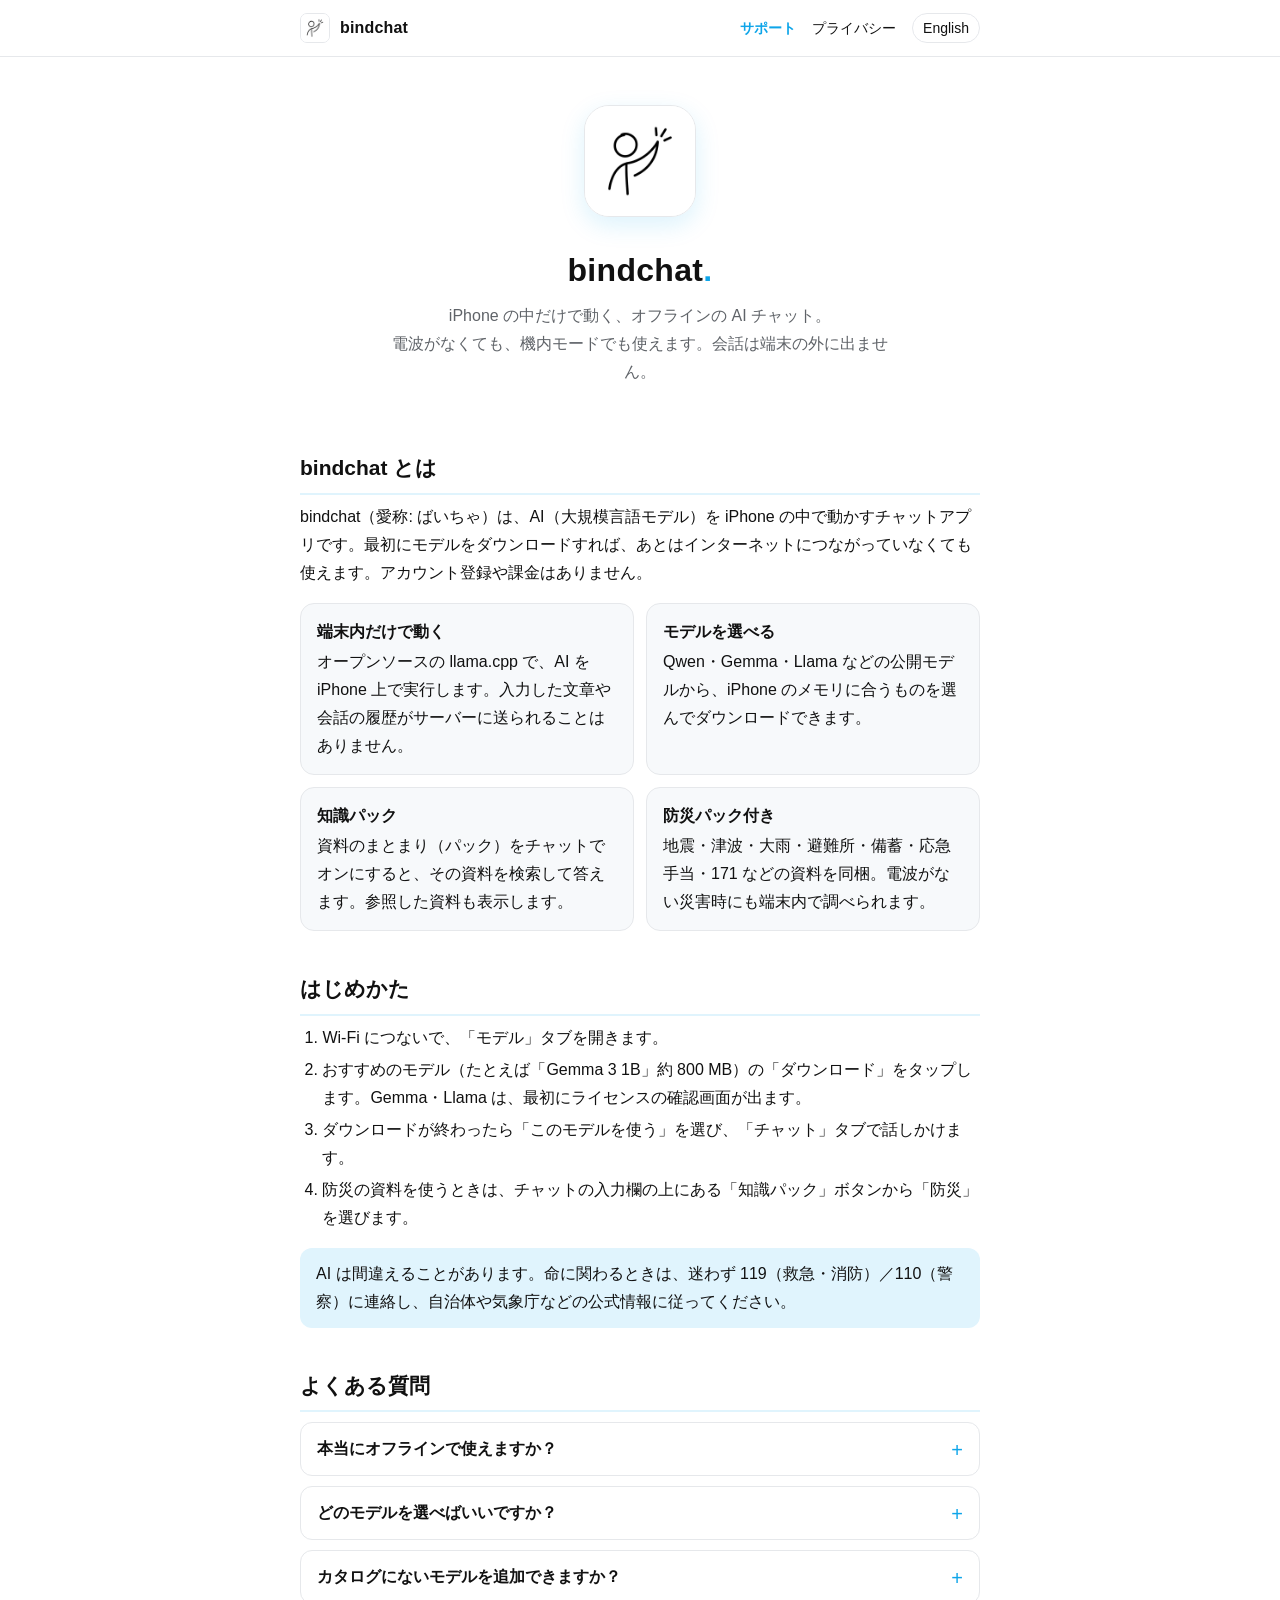
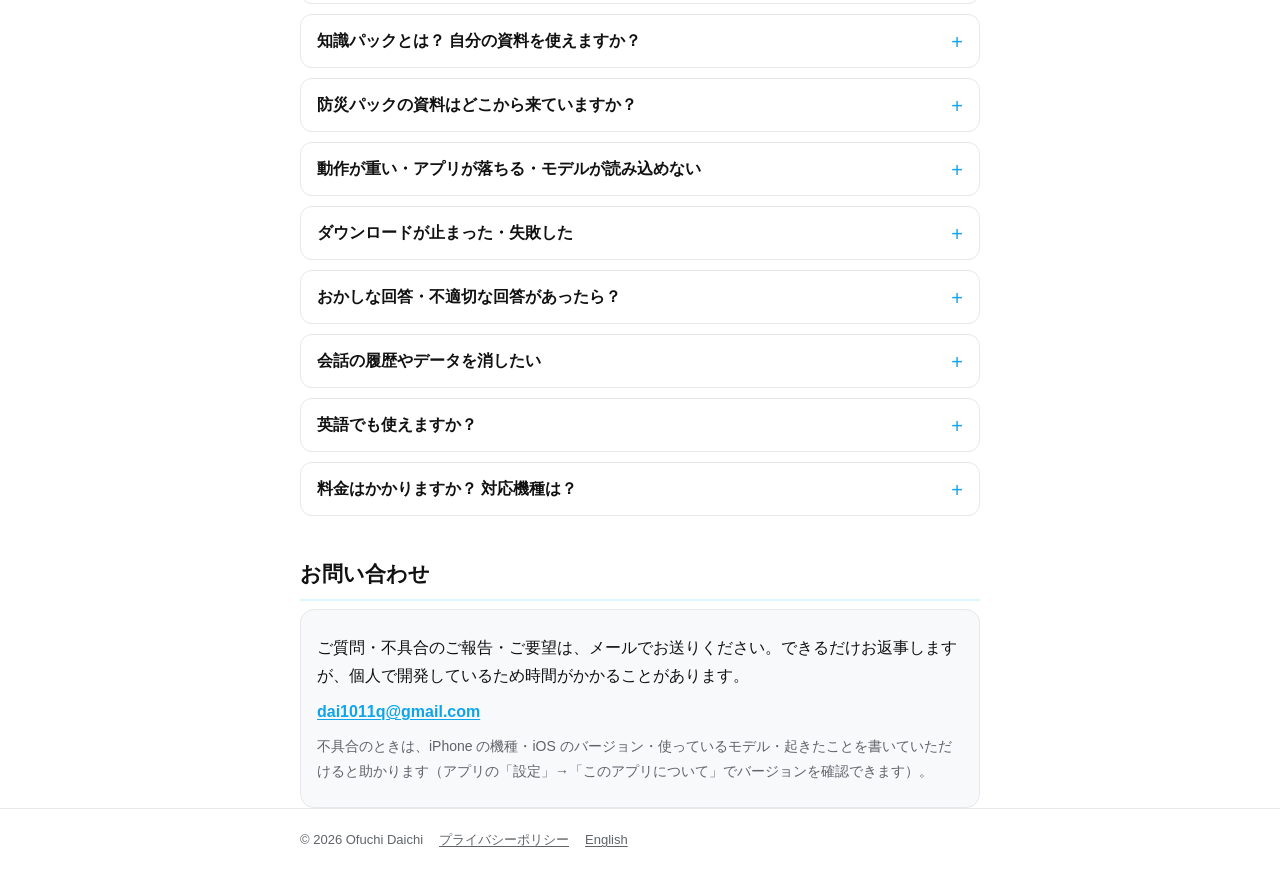
==== index.html @ d0cda793 "bindchat support site and privacy policy" ====
<!doctype html>
<html lang="ja">
<head>
<meta charset="utf-8">
<meta name="viewport" content="width=device-width, initial-scale=1">
<title>bindchat サポート — iPhone の中だけで動く AI チャット</title>
<meta name="description" content="bindchat（ばいちゃ）は、iPhone の中だけで動くオフラインの AI チャットアプリです。使い方・よくある質問・お問い合わせ。">
<link rel="stylesheet" href="style.css">
<link rel="icon" type="image/png" sizes="64x64" href="assets/favicon-64.png">
<link rel="icon" type="image/png" sizes="32x32" href="assets/favicon-32.png">
<link rel="apple-touch-icon" href="assets/apple-touch-icon.png">
<link rel="alternate" hreflang="ja" href="https://daichiofuchi.github.io/bindchat-support/">
<link rel="alternate" hreflang="en" href="https://daichiofuchi.github.io/bindchat-support/en/">
<meta property="og:title" content="bindchat — iPhone の中だけで動く AI チャット">
<meta property="og:description" content="電波がなくても使える、オフラインの AI チャット。会話は端末の外に出ません。">
<meta property="og:image" content="https://daichiofuchi.github.io/bindchat-support/assets/icon-512.png">
</head>
<body>
<header class="site">
  <div class="wrap">
    <a class="brand" href="./"><img src="assets/icon-256.png" alt="">bindchat</a>
    <nav class="links">
      <a href="./" aria-current="page">サポート</a>
      <a href="privacy.html">プライバシー</a>
      <a class="lang" href="en/" hreflang="en" lang="en">English</a>
    </nav>
  </div>
</header>

<main class="wrap">
  <section class="hero">
    <img class="icon" src="assets/icon-512.png" alt="bindchat のアイコン" width="112" height="112">
    <h1>bindchat<span class="dot">.</span></h1>
    <p class="tag">iPhone の中だけで動く、オフラインの AI チャット。<br>電波がなくても、機内モードでも使えます。会話は端末の外に出ません。</p>
  </section>

  <h2>bindchat とは</h2>
  <p>bindchat（愛称: ばいちゃ）は、AI（大規模言語モデル）を iPhone の中で動かすチャットアプリです。最初にモデルをダウンロードすれば、あとはインターネットにつながっていなくても使えます。アカウント登録や課金はありません。</p>
  <ul class="features">
    <li><strong>端末内だけで動く</strong>オープンソースの llama.cpp で、AI を iPhone 上で実行します。入力した文章や会話の履歴がサーバーに送られることはありません。</li>
    <li><strong>モデルを選べる</strong>Qwen・Gemma・Llama などの公開モデルから、iPhone のメモリに合うものを選んでダウンロードできます。</li>
    <li><strong>知識パック</strong>資料のまとまり（パック）をチャットでオンにすると、その資料を検索して答えます。参照した資料も表示します。</li>
    <li><strong>防災パック付き</strong>地震・津波・大雨・避難所・備蓄・応急手当・171 などの資料を同梱。電波がない災害時にも端末内で調べられます。</li>
  </ul>

  <h2>はじめかた</h2>
  <ol>
    <li>Wi-Fi につないで、「モデル」タブを開きます。</li>
    <li>おすすめのモデル（たとえば「Gemma 3 1B」約 800 MB）の「ダウンロード」をタップします。Gemma・Llama は、最初にライセンスの確認画面が出ます。</li>
    <li>ダウンロードが終わったら「このモデルを使う」を選び、「チャット」タブで話しかけます。</li>
    <li>防災の資料を使うときは、チャットの入力欄の上にある「知識パック」ボタンから「防災」を選びます。</li>
  </ol>
  <p class="note">AI は間違えることがあります。命に関わるときは、迷わず 119（救急・消防）／110（警察）に連絡し、自治体や気象庁などの公式情報に従ってください。</p>

  <h2>よくある質問</h2>

  <details>
    <summary>本当にオフラインで使えますか？</summary>
    <p>はい。モデルのダウンロードが終われば、機内モードでもチャット・知識パックの検索・資料の取り込みができます。インターネットを使うのは、あなたがモデルをダウンロードするとき（Hugging Face から端末へ直接）と、設定画面のリンク（このサイトなど）を開くときだけです。</p>
  </details>

  <details>
    <summary>どのモデルを選べばいいですか？</summary>
    <p>「モデル」タブでは、お使いの iPhone のメモリから「快適・ギリギリ・厳しい」の目安を表示します。迷ったら「快適」と表示されるものを選んでください。</p>
    <ul>
      <li>軽くて速い: Qwen3.5 0.8B（約 530 MB）、Gemma 3 1B（約 800 MB）</li>
      <li>バランス: Qwen3 1.7B、Qwen3.5 2B（約 1.1〜1.3 GB）</li>
      <li>賢いが重い: Llama 3.2 3B、Qwen3 4B、Gemma 3 4B（約 2〜2.5 GB。メモリの多い iPhone 向け）</li>
    </ul>
  </details>

  <details>
    <summary>カタログにないモデルを追加できますか？</summary>
    <p>「モデル」タブの「Hugging Face の URL からモデルを追加」で、GGUF 形式のファイルの URL（例: <code>https://huggingface.co/…/resolve/main/…gguf</code>）を指定して追加できます。Hugging Face 以外の https の URL も指定できます。ログインが必要なモデルや、llama.cpp が対応していない形式のモデルは使えません。追加したモデルのライセンスは、それぞれのモデルのページで確認してください。</p>
  </details>

  <details>
    <summary>知識パックとは？ 自分の資料を使えますか？</summary>
    <p>知識パックは、AI に調べさせたい資料のまとまりです。チャットでパックをオンにすると、質問に関係する部分を資料から探して、それをもとに答えます（回答の下に「参照した資料」を表示）。</p>
    <ul>
      <li>「知識パック」タブの「パックを作成」から、PDF・テキスト・Markdown を取り込んで自分のパックを作れます。</li>
      <li>取り込んだ資料は端末の中にだけ保存され、外部には送られません。</li>
      <li>「検索用モデル」（multilingual-e5-small など、約 130 MB）をダウンロードすると、言い回しが違う質問でも資料を見つけやすくなります（ベクトル検索）。</li>
    </ul>
  </details>

  <details>
    <summary>防災パックの資料はどこから来ていますか？</summary>
    <p>内閣府・気象庁・総務省消防庁・厚生労働省・日本赤十字社などが公開している情報をもとに、bindchat が独自の文章で要約・再構成したものです。各資料の画面に出典を表示しています。最新の情報は各機関の公式サイトで確認してください。</p>
  </details>

  <details>
    <summary>動作が重い・アプリが落ちる・モデルが読み込めない</summary>
    <ul>
      <li>ほかのアプリを閉じてから使ってください（特にカメラ・ゲーム・ブラウザのタブが多いとき）。</li>
      <li>「快適」と表示される、より小さいモデルに切り替えてください。</li>
      <li>「設定」の「コンテキスト長」を小さくすると、メモリの使用量が減ります（長い会話は覚えにくくなります）。</li>
      <li>長い会話は「新しいチャット」で始め直すと速くなります。</li>
      <li>iPhone の空き容量が少ないとダウンロードできません。不要なモデルは「モデル」タブで削除できます。</li>
      <li>大きいモデルの読み込みや長い回答では、iPhone が温かくなることがあります。</li>
    </ul>
  </details>

  <details>
    <summary>ダウンロードが止まった・失敗した</summary>
    <p>Wi-Fi の接続を確認して、もう一度「ダウンロード」をタップしてください。モデルは数百 MB〜数 GB あるため、モバイルデータ通信より Wi-Fi をおすすめします。</p>
  </details>

  <details>
    <summary>おかしな回答・不適切な回答があったら？</summary>
    <p>AI の回答を長押しして「この回答を報告」をタップすると、回答の本文が入ったメールがメールアプリで開きます。内容を確認して、送るかどうかはあなたが決めてください。アプリが自動で何かを送ることはありません。</p>
  </details>

  <details>
    <summary>会話の履歴やデータを消したい</summary>
    <p>チャットは一覧から削除できます。「設定」からすべての会話をまとめて削除することもできます。アプリを削除すると、モデル・資料・履歴などアプリ内のデータはすべて消えます。</p>
  </details>

  <details>
    <summary>英語でも使えますか？</summary>
    <p>はい。アプリの表示は日本語と英語に対応していて、iPhone の言語設定に合わせて切り替わります。AI には何語で話しかけても構いません（同梱の防災パックの資料は日本語です）。</p>
  </details>

  <details>
    <summary>料金はかかりますか？ 対応機種は？</summary>
    <p>無料です。広告やアプリ内課金もありません。iOS 17 以降の iPhone で動きます。大きいモデルはメモリの多い iPhone（8 GB 以上）向けです。</p>
  </details>

  <h2 id="contact">お問い合わせ</h2>
  <div class="contact">
    <p>ご質問・不具合のご報告・ご要望は、メールでお送りください。できるだけお返事しますが、個人で開発しているため時間がかかることがあります。</p>
    <p class="mail"><a href="mailto:dai1011q@gmail.com?subject=bindchat%20%E3%81%B8%E3%81%AE%E3%81%8A%E5%95%8F%E3%81%84%E5%90%88%E3%82%8F%E3%81%9B">dai1011q@gmail.com</a></p>
    <p class="sub">不具合のときは、iPhone の機種・iOS のバージョン・使っているモデル・起きたことを書いていただけると助かります（アプリの「設定」→「このアプリについて」でバージョンを確認できます）。</p>
  </div>
</main>

<footer class="site">
  <div class="wrap">
    <span>© 2026 Ofuchi Daichi</span>
    <a href="privacy.html">プライバシーポリシー</a>
    <a href="en/" hreflang="en" lang="en">English</a>
  </div>
</footer>
</body>
</html>
---- style.css ----
/* bindchat support site — white / black / a touch of sky blue */
:root {
  --ink: #111111;
  --sub: #5f6368;
  --line: #e6e8eb;
  --accent: #0ea5e9;
  --accent-soft: #e0f4fd;
  --bg: #ffffff;
  --card: #f7f9fb;
  color-scheme: light;
}
* { box-sizing: border-box; }
html { -webkit-text-size-adjust: 100%; }
body {
  margin: 0;
  background: var(--bg);
  color: var(--ink);
  font-family: -apple-system, BlinkMacSystemFont, "Hiragino Sans", "Hiragino Kaku Gothic ProN", "Noto Sans JP", "Segoe UI", Roboto, sans-serif;
  font-size: 16px;
  line-height: 1.75;
}
a { color: var(--accent); text-underline-offset: 2px; }
a:hover { text-decoration-thickness: 2px; }
.wrap { max-width: 720px; margin: 0 auto; padding: 0 20px; }

header.site {
  border-bottom: 1px solid var(--line);
  position: sticky; top: 0; background: rgba(255,255,255,.92);
  backdrop-filter: saturate(180%) blur(12px); -webkit-backdrop-filter: saturate(180%) blur(12px);
  z-index: 10;
}
header.site .wrap { display: flex; align-items: center; gap: 12px; height: 56px; }
.brand { display: flex; align-items: center; gap: 10px; color: var(--ink); text-decoration: none; font-weight: 700; letter-spacing: .01em; }
.brand img { width: 30px; height: 30px; border-radius: 7px; border: 1px solid var(--line); }
nav.links { margin-left: auto; display: flex; gap: 16px; font-size: 14px; align-items: center; }
nav.links a { color: var(--ink); text-decoration: none; white-space: nowrap; }
@media (max-width: 400px) { nav.links { gap: 10px; font-size: 13px; } .brand { font-size: 15px; } }
nav.links a[aria-current="page"] { color: var(--accent); font-weight: 600; }
nav.links .lang { border: 1px solid var(--line); border-radius: 999px; padding: 2px 10px; }

.hero { text-align: center; padding: 48px 0 24px; }
.hero img.icon { width: 112px; height: 112px; border-radius: 25px; border: 1px solid var(--line); box-shadow: 0 8px 24px rgba(14,165,233,.15); }
.hero h1 { font-size: 32px; margin: 16px 0 4px; letter-spacing: .01em; }
.hero p.tag { color: var(--sub); margin: 0 auto; max-width: 520px; }
.dot { color: var(--accent); }

main { padding-bottom: 48px; }
h2 { font-size: 21px; margin: 40px 0 8px; padding-bottom: 6px; border-bottom: 2px solid var(--accent-soft); }
h3 { font-size: 17px; margin: 24px 0 4px; }
p, ul, ol { margin: 8px 0; }
ul, ol { padding-left: 1.4em; }
li { margin: 4px 0; }
.sub { color: var(--sub); font-size: 14px; }

.features { display: grid; grid-template-columns: 1fr; gap: 12px; margin: 16px 0; padding: 0; list-style: none; }
@media (min-width: 600px) { .features { grid-template-columns: 1fr 1fr; } }
.features li { background: var(--card); border: 1px solid var(--line); border-radius: 14px; padding: 14px 16px; margin: 0; }
.features strong { display: block; margin-bottom: 2px; }

details { border: 1px solid var(--line); border-radius: 12px; padding: 0 16px; margin: 10px 0; background: #fff; }
details[open] { background: var(--card); }
summary { cursor: pointer; font-weight: 600; padding: 12px 0; list-style: none; position: relative; padding-right: 24px; }
summary::-webkit-details-marker { display: none; }
summary::after { content: "+"; position: absolute; right: 0; top: 10px; color: var(--accent); font-size: 20px; font-weight: 400; }
details[open] summary::after { content: "–"; }
details > :last-child { margin-bottom: 14px; }

.note { background: var(--accent-soft); border-radius: 12px; padding: 12px 16px; margin: 16px 0; }
.contact { background: var(--card); border: 1px solid var(--line); border-radius: 14px; padding: 16px; }
.mail { font-weight: 600; word-break: break-all; }
table { border-collapse: collapse; width: 100%; font-size: 14px; margin: 8px 0; }
th, td { border: 1px solid var(--line); padding: 8px 10px; text-align: left; vertical-align: top; }
th { background: var(--card); }

footer.site { border-top: 1px solid var(--line); padding: 20px 0 32px; color: var(--sub); font-size: 13px; }
footer.site .wrap { display: flex; flex-wrap: wrap; gap: 8px 16px; }
footer.site a { color: var(--sub); }
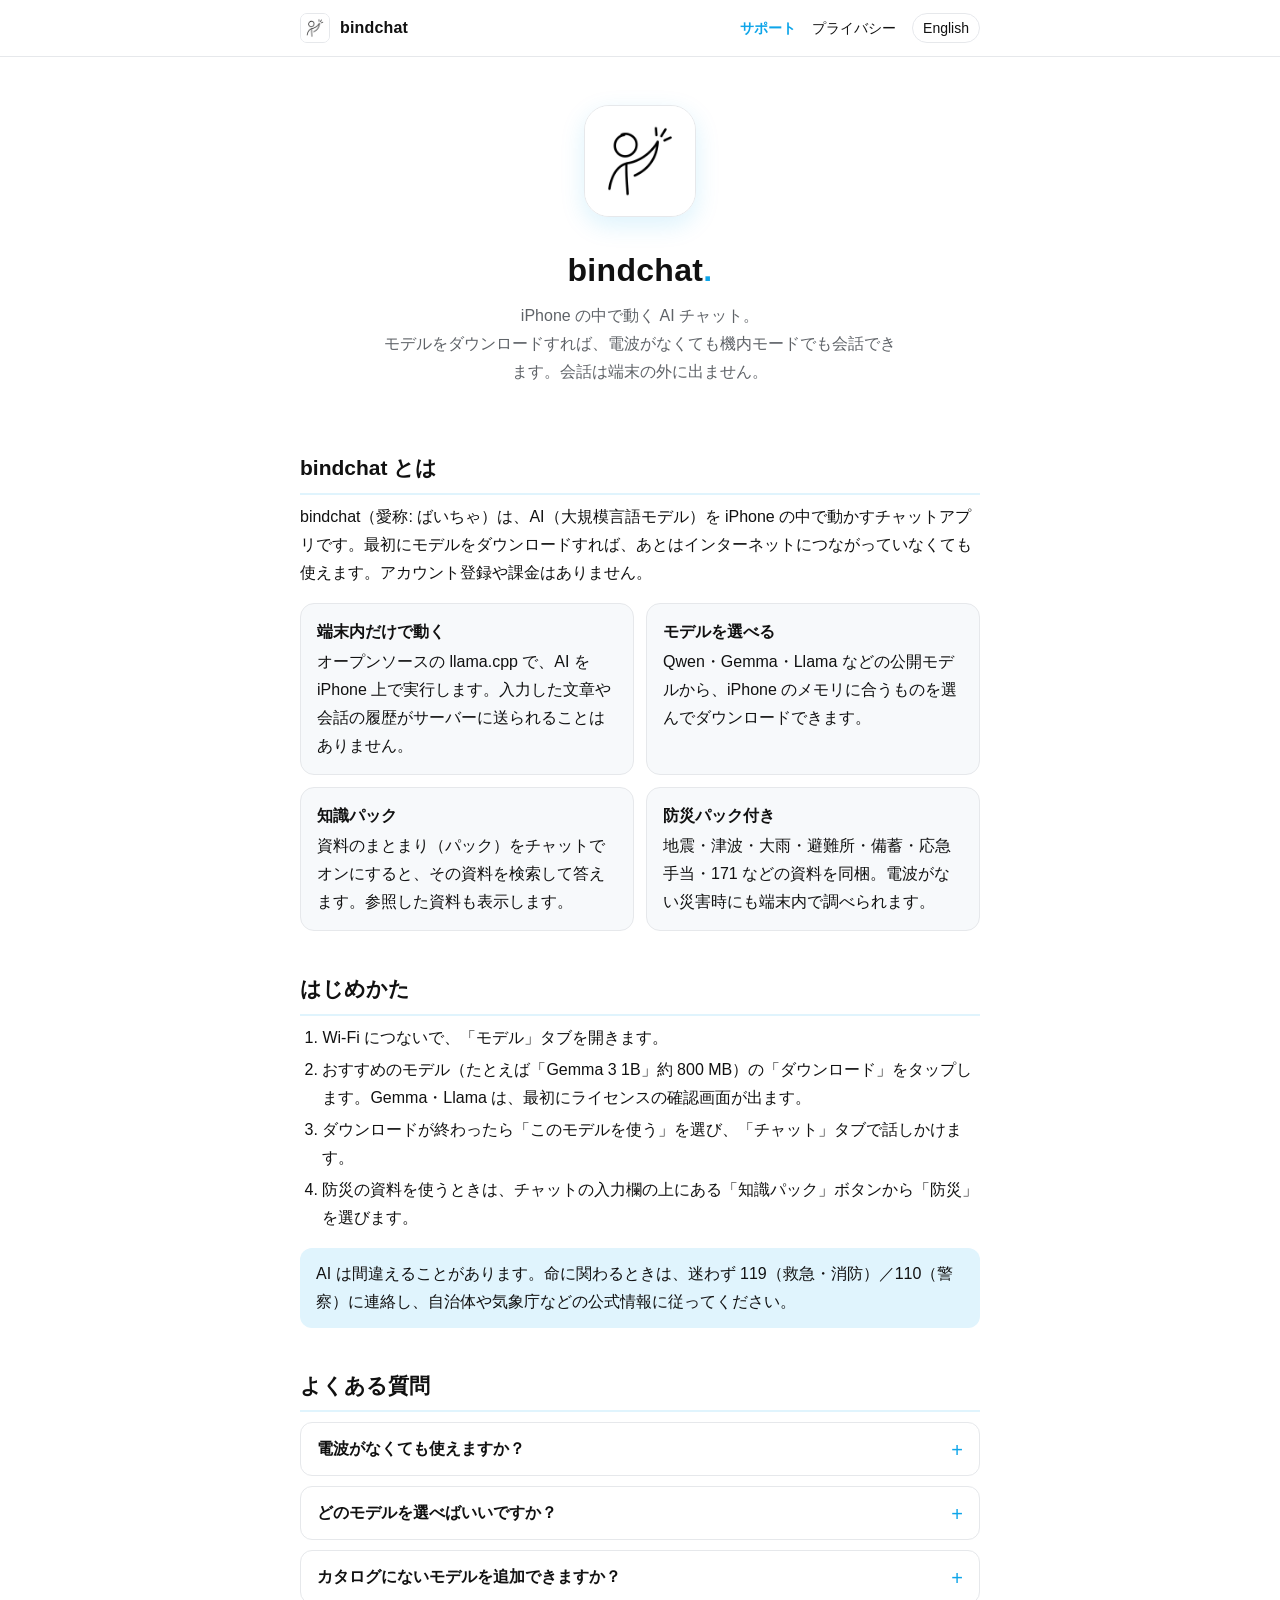
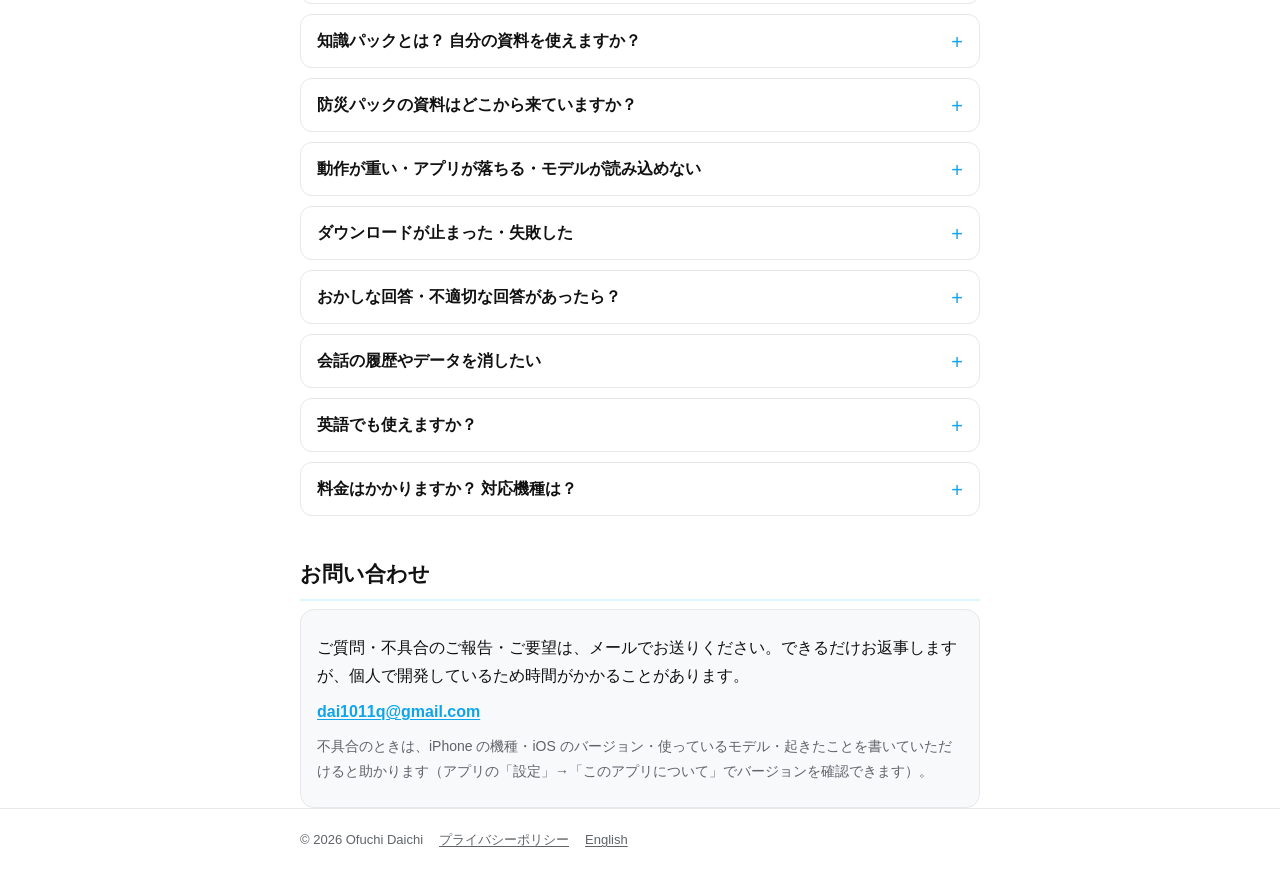
==== commit 73e96bed: "Privacy policy and support pages: AdMob advertising disclosure (JP/EN)" ====
--- a/index.html
+++ b/index.html
@@ -4,7 +4,7 @@
 <meta charset="utf-8">
 <meta name="viewport" content="width=device-width, initial-scale=1">
 <title>bindchat サポート — iPhone の中だけで動く AI チャット</title>
-<meta name="description" content="bindchat（ばいちゃ）は、iPhone の中だけで動くオフラインの AI チャットアプリです。使い方・よくある質問・お問い合わせ。">
+<meta name="description" content="bindchat（ばいちゃ）は、iPhone の中で AI が動くチャットアプリです。使い方・よくある質問・お問い合わせ。">
 <link rel="stylesheet" href="style.css">
 <link rel="icon" type="image/png" sizes="64x64" href="assets/favicon-64.png">
 <link rel="icon" type="image/png" sizes="32x32" href="assets/favicon-32.png">
@@ -12,7 +12,7 @@
 <link rel="alternate" hreflang="ja" href="https://daichiofuchi.github.io/bindchat-support/">
 <link rel="alternate" hreflang="en" href="https://daichiofuchi.github.io/bindchat-support/en/">
 <meta property="og:title" content="bindchat — iPhone の中だけで動く AI チャット">
-<meta property="og:description" content="電波がなくても使える、オフラインの AI チャット。会話は端末の外に出ません。">
+<meta property="og:description" content="iPhone の中で動く AI チャット。会話は端末の外に出ません。">
 <meta property="og:image" content="https://daichiofuchi.github.io/bindchat-support/assets/icon-512.png">
 </head>
 <body>
@@ -31,7 +31,7 @@
   <section class="hero">
     <img class="icon" src="assets/icon-512.png" alt="bindchat のアイコン" width="112" height="112">
     <h1>bindchat<span class="dot">.</span></h1>
-    <p class="tag">iPhone の中だけで動く、オフラインの AI チャット。<br>電波がなくても、機内モードでも使えます。会話は端末の外に出ません。</p>
+    <p class="tag">iPhone の中で動く AI チャット。<br>モデルをダウンロードすれば、電波がなくても機内モードでも会話できます。会話は端末の外に出ません。</p>
   </section>
 
   <h2>bindchat とは</h2>
@@ -55,8 +55,8 @@
   <h2>よくある質問</h2>
 
   <details>
-    <summary>本当にオフラインで使えますか？</summary>
-    <p>はい。モデルのダウンロードが終われば、機内モードでもチャット・知識パックの検索・資料の取り込みができます。インターネットを使うのは、あなたがモデルをダウンロードするとき（Hugging Face から端末へ直接）と、設定画面のリンク（このサイトなど）を開くときだけです。</p>
+    <summary>電波がなくても使えますか？</summary>
+    <p>はい。モデルのダウンロードが終われば、機内モードでもチャット・知識パックの検索・資料の取り込みができます。インターネットを使うのは、モデルをダウンロードするとき（Hugging Face から端末へ直接）、設定画面のリンクを開くとき、そして新しいチャットの空の画面に広告を表示するときだけです。広告は機内モードでは表示されません。チャットの内容が送信されることはありません。</p>
   </details>
 
   <details>
@@ -123,7 +123,7 @@
 
   <details>
     <summary>料金はかかりますか？ 対応機種は？</summary>
-    <p>無料です。広告やアプリ内課金もありません。iOS 17 以降の iPhone で動きます。大きいモデルはメモリの多い iPhone（8 GB 以上）向けです。</p>
+    <p>無料です。新しいチャットの空の画面に広告を 1 枚表示します（最初のメッセージを送ると消えます）。アプリ内課金はありません。iOS 17 以降の iPhone で動きます。大きいモデルはメモリの多い iPhone（8 GB 以上）向けです。</p>
   </details>
 
   <h2 id="contact">お問い合わせ</h2>
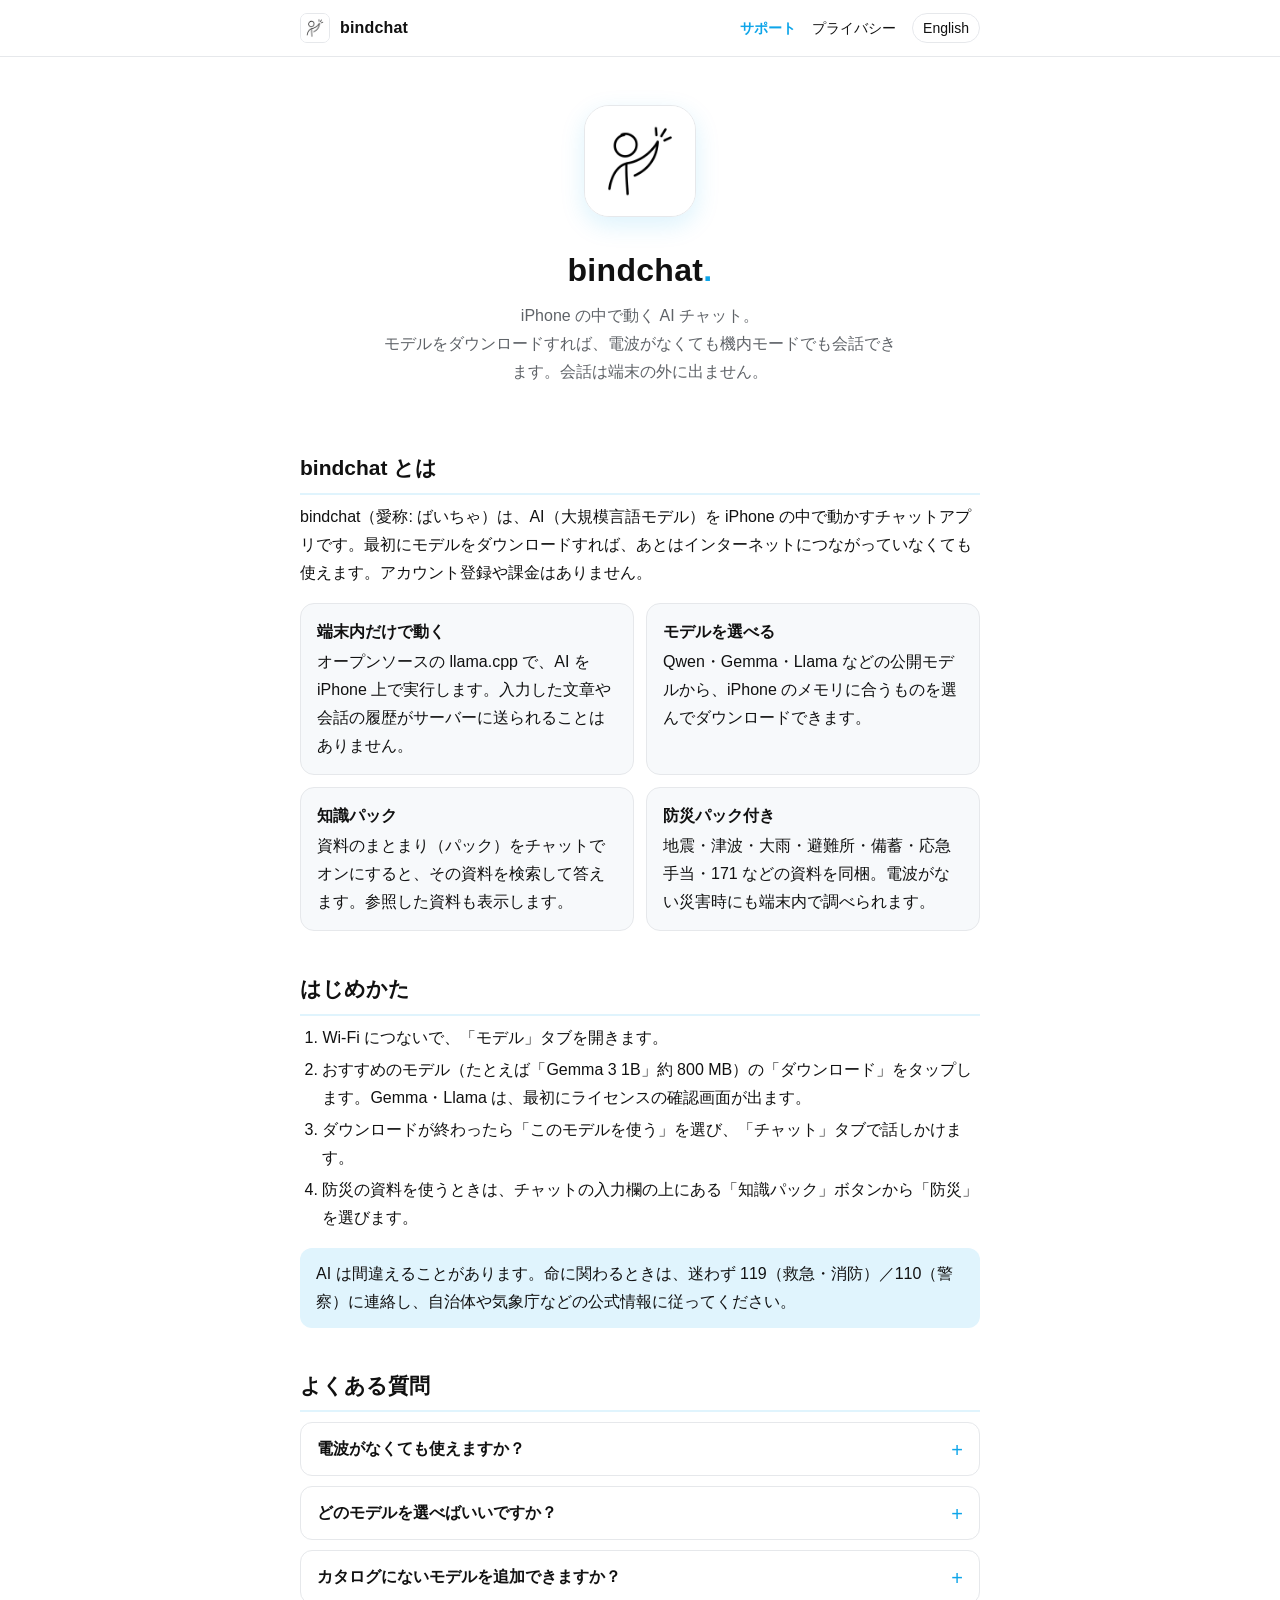
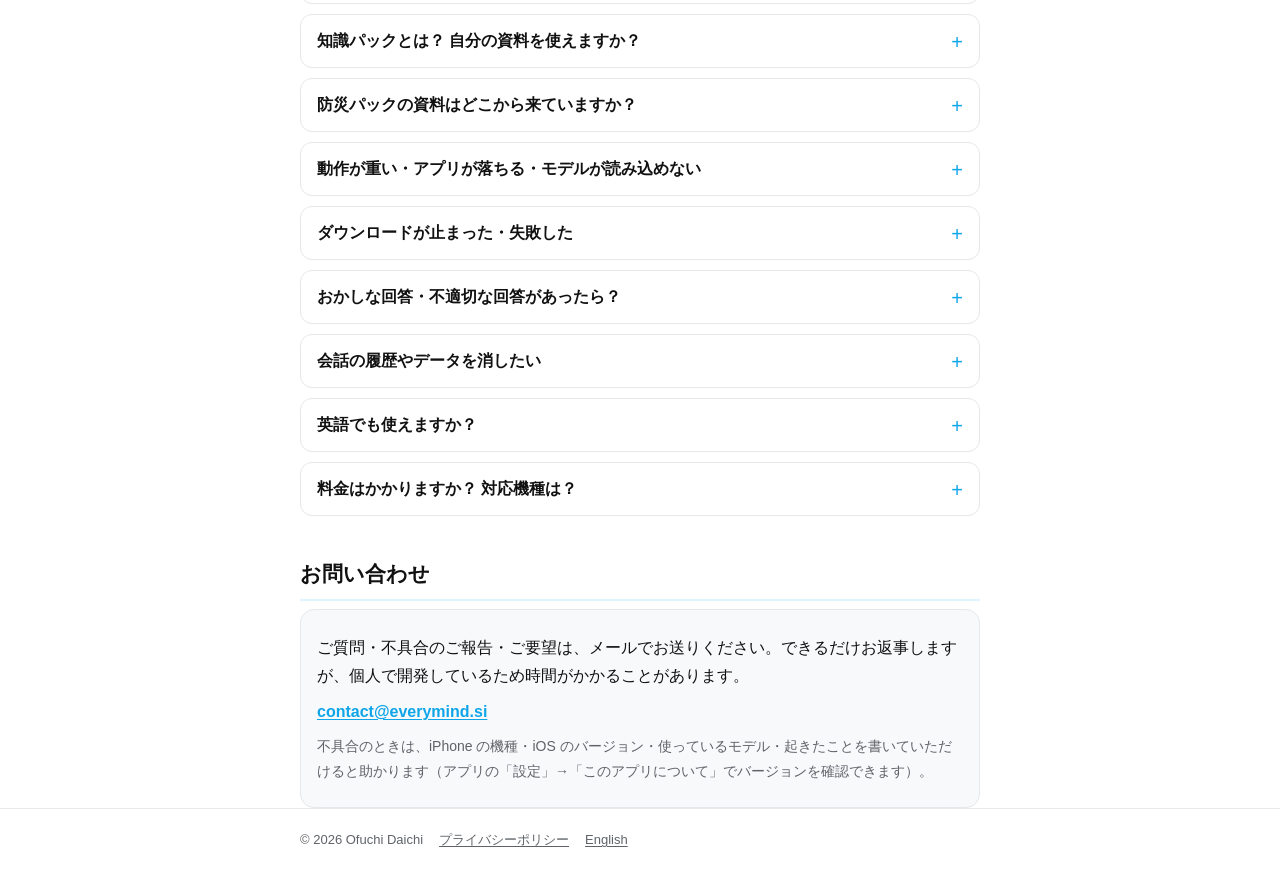
==== commit 9820ef1e: "Contact email: contact@everymind.si" ====
--- a/index.html
+++ b/index.html
@@ -129,7 +129,7 @@
   <h2 id="contact">お問い合わせ</h2>
   <div class="contact">
     <p>ご質問・不具合のご報告・ご要望は、メールでお送りください。できるだけお返事しますが、個人で開発しているため時間がかかることがあります。</p>
-    <p class="mail"><a href="mailto:dai1011q@gmail.com?subject=bindchat%20%E3%81%B8%E3%81%AE%E3%81%8A%E5%95%8F%E3%81%84%E5%90%88%E3%82%8F%E3%81%9B">dai1011q@gmail.com</a></p>
+    <p class="mail"><a href="mailto:contact@everymind.si?subject=bindchat%20%E3%81%B8%E3%81%AE%E3%81%8A%E5%95%8F%E3%81%84%E5%90%88%E3%82%8F%E3%81%9B">contact@everymind.si</a></p>
     <p class="sub">不具合のときは、iPhone の機種・iOS のバージョン・使っているモデル・起きたことを書いていただけると助かります（アプリの「設定」→「このアプリについて」でバージョンを確認できます）。</p>
   </div>
 </main>
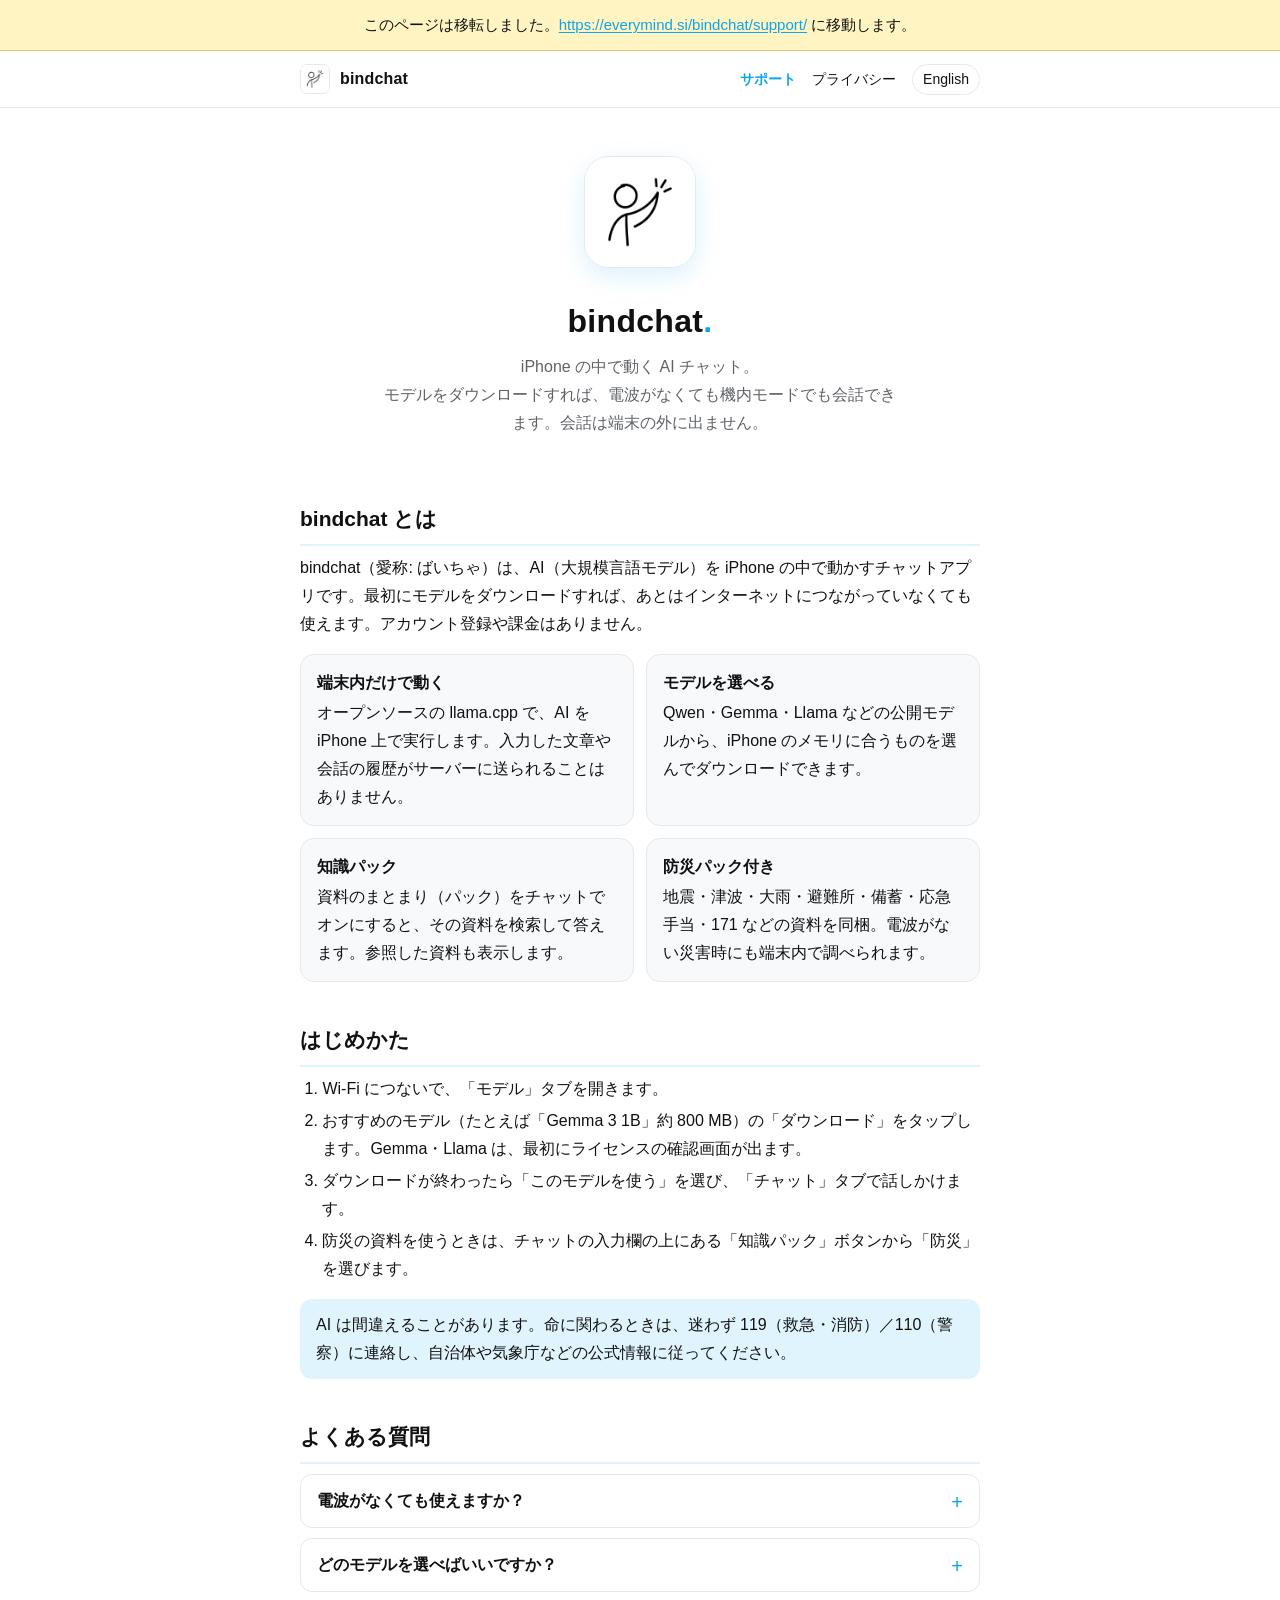
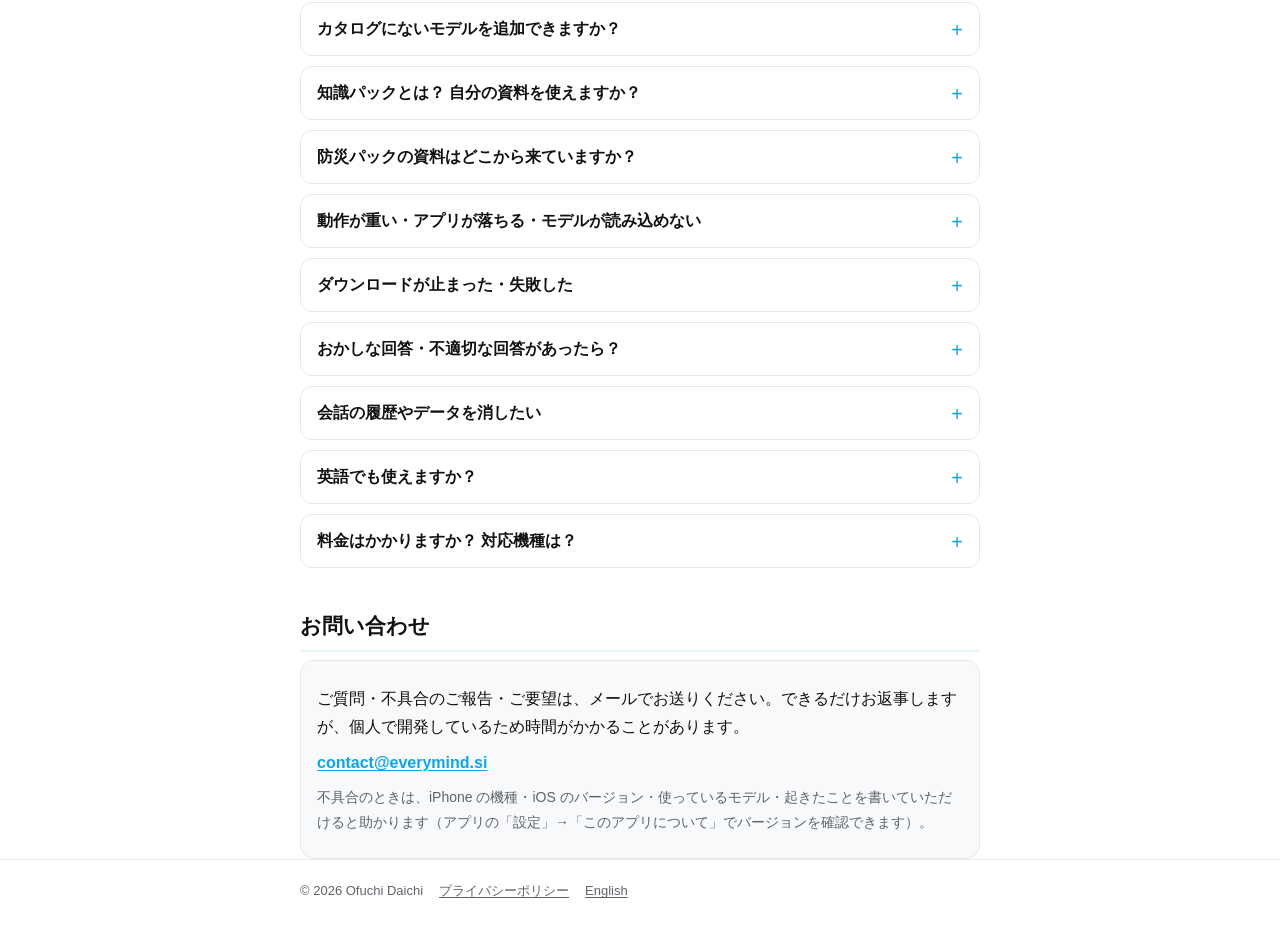
==== commit b9cd013c: "Move notice and redirect to everymind.si/bindchat" ====
--- a/index.html
+++ b/index.html
@@ -1,6 +1,9 @@
 <!doctype html>
 <html lang="ja">
 <head>
+<meta http-equiv="refresh" content="3; url=https://everymind.si/bindchat/support/">
+<link rel="canonical" href="https://everymind.si/bindchat/support/">
+<script>setTimeout(function(){location.replace("https://everymind.si/bindchat/support/")},3000)</script>
 <meta charset="utf-8">
 <meta name="viewport" content="width=device-width, initial-scale=1">
 <title>bindchat サポート — iPhone の中だけで動く AI チャット</title>
@@ -16,6 +19,7 @@
 <meta property="og:image" content="https://daichiofuchi.github.io/bindchat-support/assets/icon-512.png">
 </head>
 <body>
+<p style="margin:0;padding:12px 16px;background:#fff4c2;border-bottom:1px solid #e0c96b;text-align:center;font-size:15px">このページは移転しました。<a href="https://everymind.si/bindchat/support/">https://everymind.si/bindchat/support/</a> に移動します。</p>
 <header class="site">
   <div class="wrap">
     <a class="brand" href="./"><img src="assets/icon-256.png" alt="">bindchat</a>
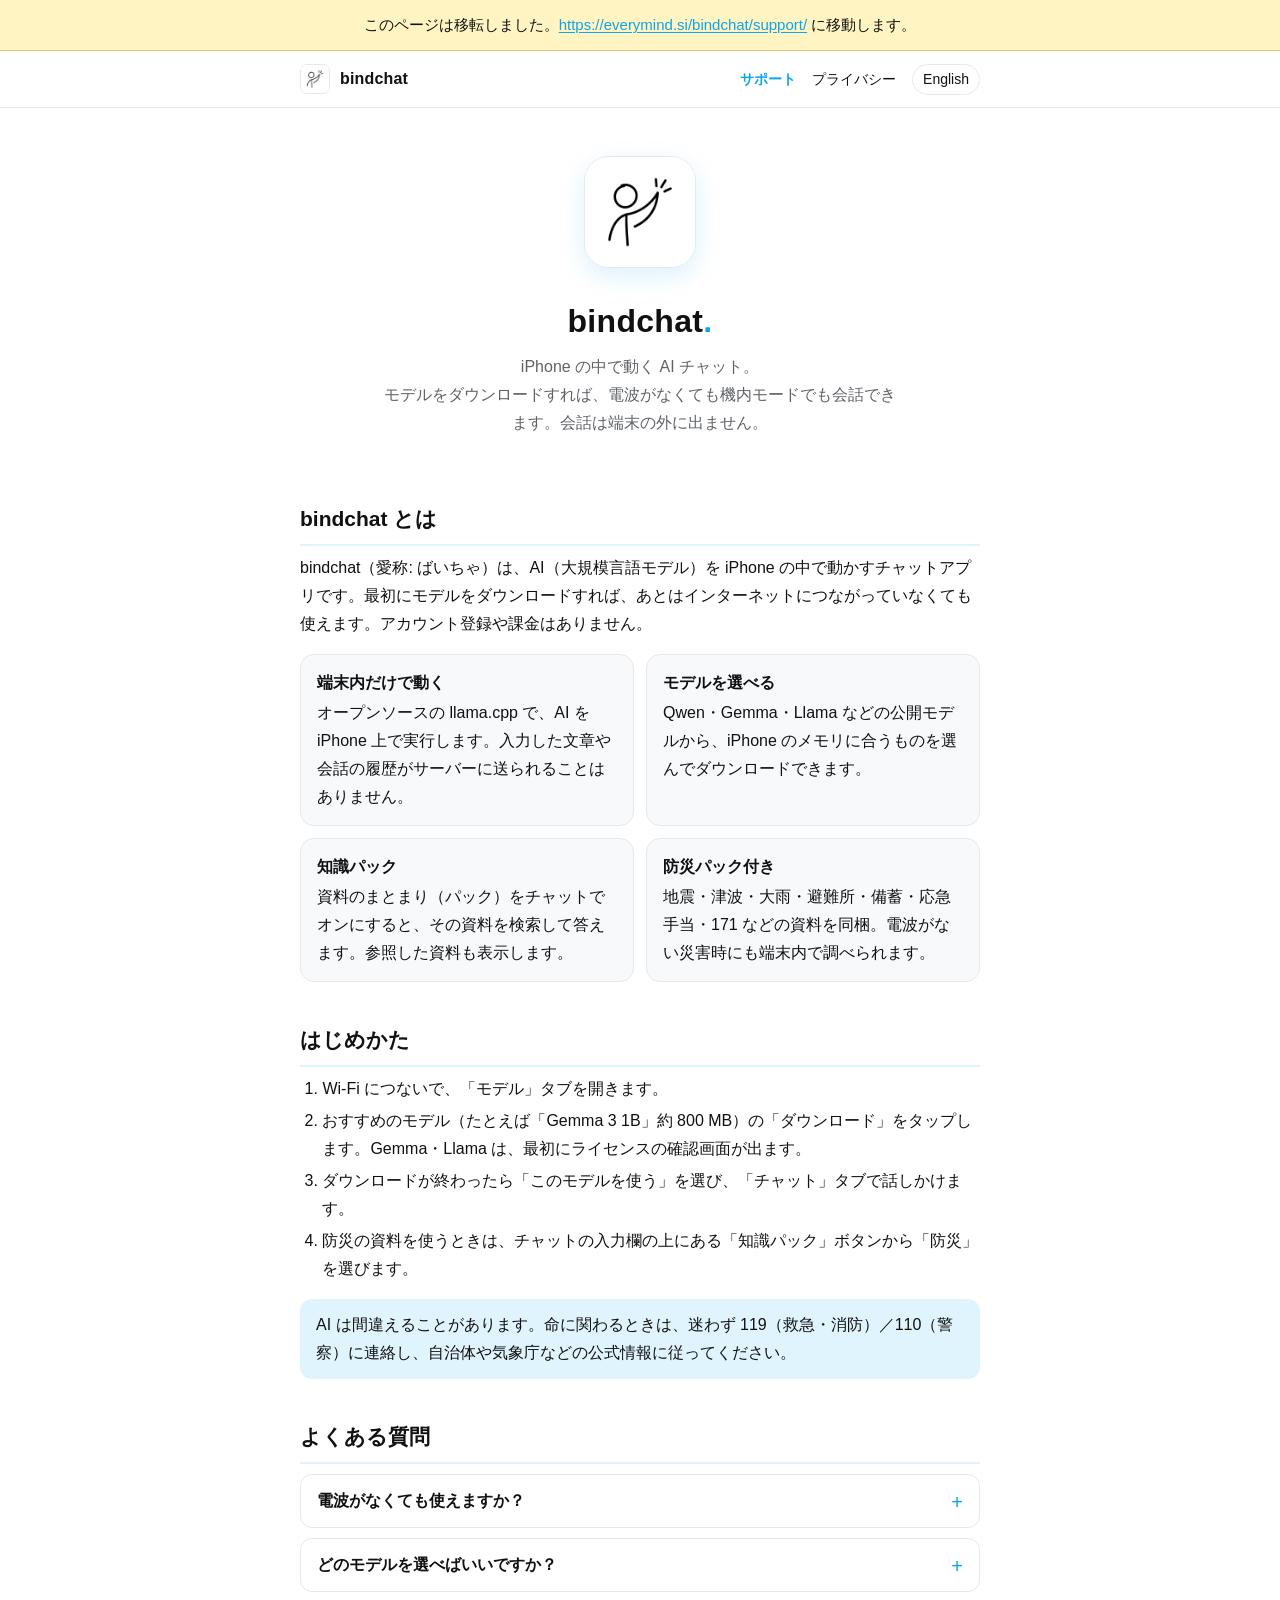
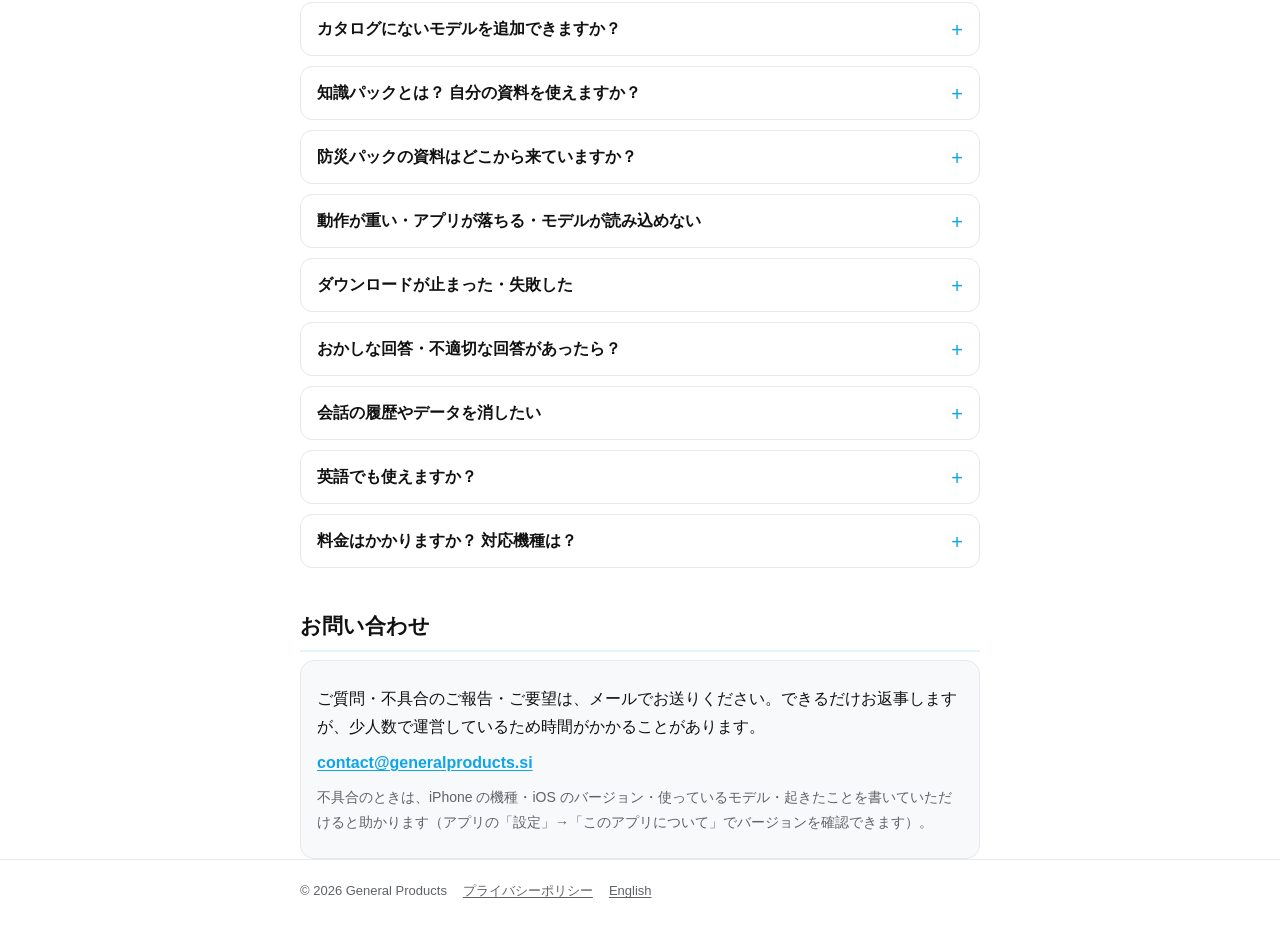
==== commit 97f316bd: "Brand: operator General Products, contact contact@generalproducts.si (local only, not published)" ====
--- a/index.html
+++ b/index.html
@@ -132,15 +132,15 @@
 
   <h2 id="contact">お問い合わせ</h2>
   <div class="contact">
-    <p>ご質問・不具合のご報告・ご要望は、メールでお送りください。できるだけお返事しますが、個人で開発しているため時間がかかることがあります。</p>
-    <p class="mail"><a href="mailto:contact@everymind.si?subject=bindchat%20%E3%81%B8%E3%81%AE%E3%81%8A%E5%95%8F%E3%81%84%E5%90%88%E3%82%8F%E3%81%9B">contact@everymind.si</a></p>
+    <p>ご質問・不具合のご報告・ご要望は、メールでお送りください。できるだけお返事しますが、少人数で運営しているため時間がかかることがあります。</p>
+    <p class="mail"><a href="mailto:contact@generalproducts.si?subject=bindchat%20%E3%81%B8%E3%81%AE%E3%81%8A%E5%95%8F%E3%81%84%E5%90%88%E3%82%8F%E3%81%9B">contact@generalproducts.si</a></p>
     <p class="sub">不具合のときは、iPhone の機種・iOS のバージョン・使っているモデル・起きたことを書いていただけると助かります（アプリの「設定」→「このアプリについて」でバージョンを確認できます）。</p>
   </div>
 </main>
 
 <footer class="site">
   <div class="wrap">
-    <span>© 2026 Ofuchi Daichi</span>
+    <span>© 2026 General Products</span>
     <a href="privacy.html">プライバシーポリシー</a>
     <a href="en/" hreflang="en" lang="en">English</a>
   </div>
